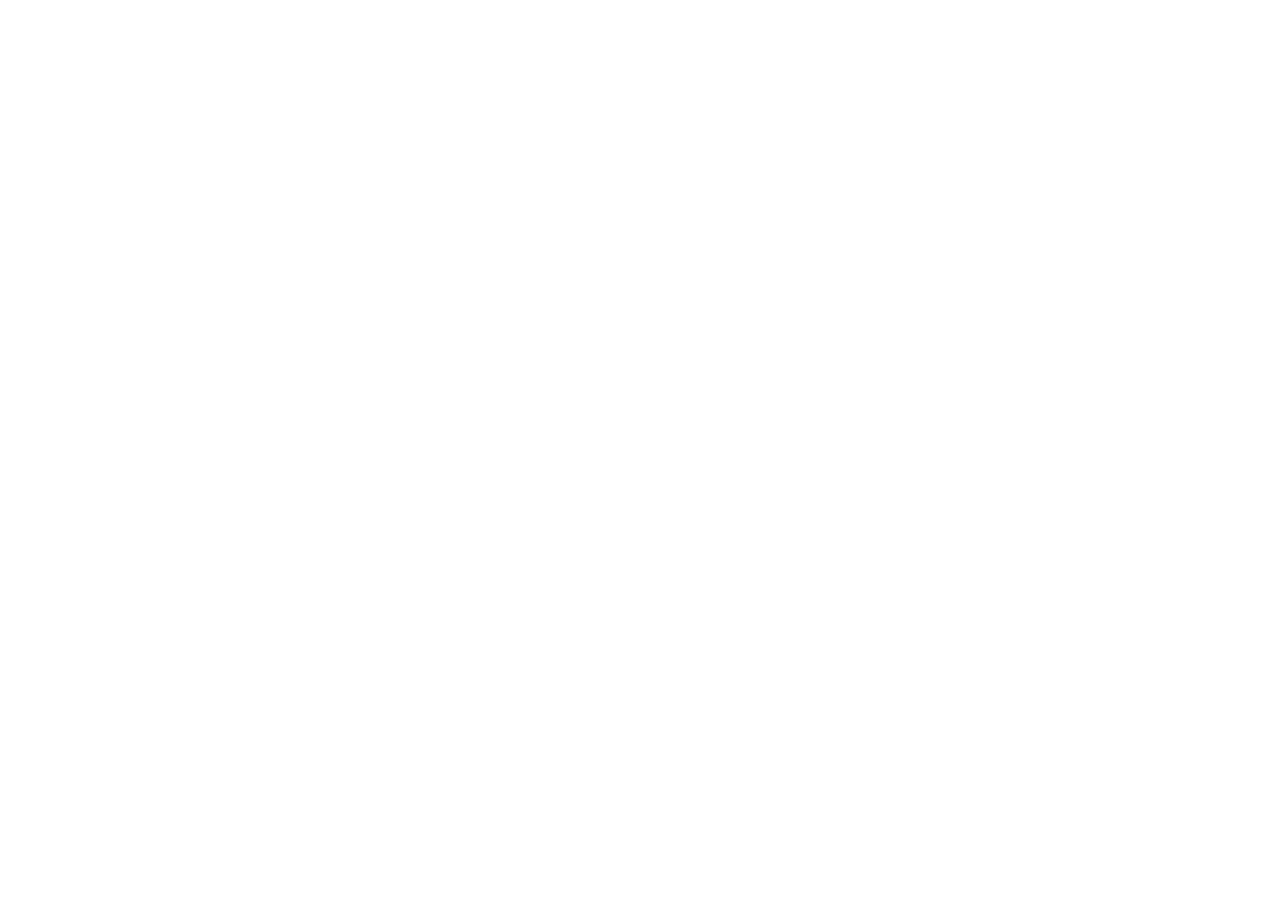
==== cuentaNavidad/index.html @ a677bc1c "creacion de proyecto navidad" ====
<!DOCTYPE html>
<html lang="en">
<head>
    <meta charset="UTF-8">
    <meta name="viewport" content="width=device-width, initial-scale=1.0">
    <title>Cuenta regresiva navidad</title>
</head>
<body>
    
</body>
</html>
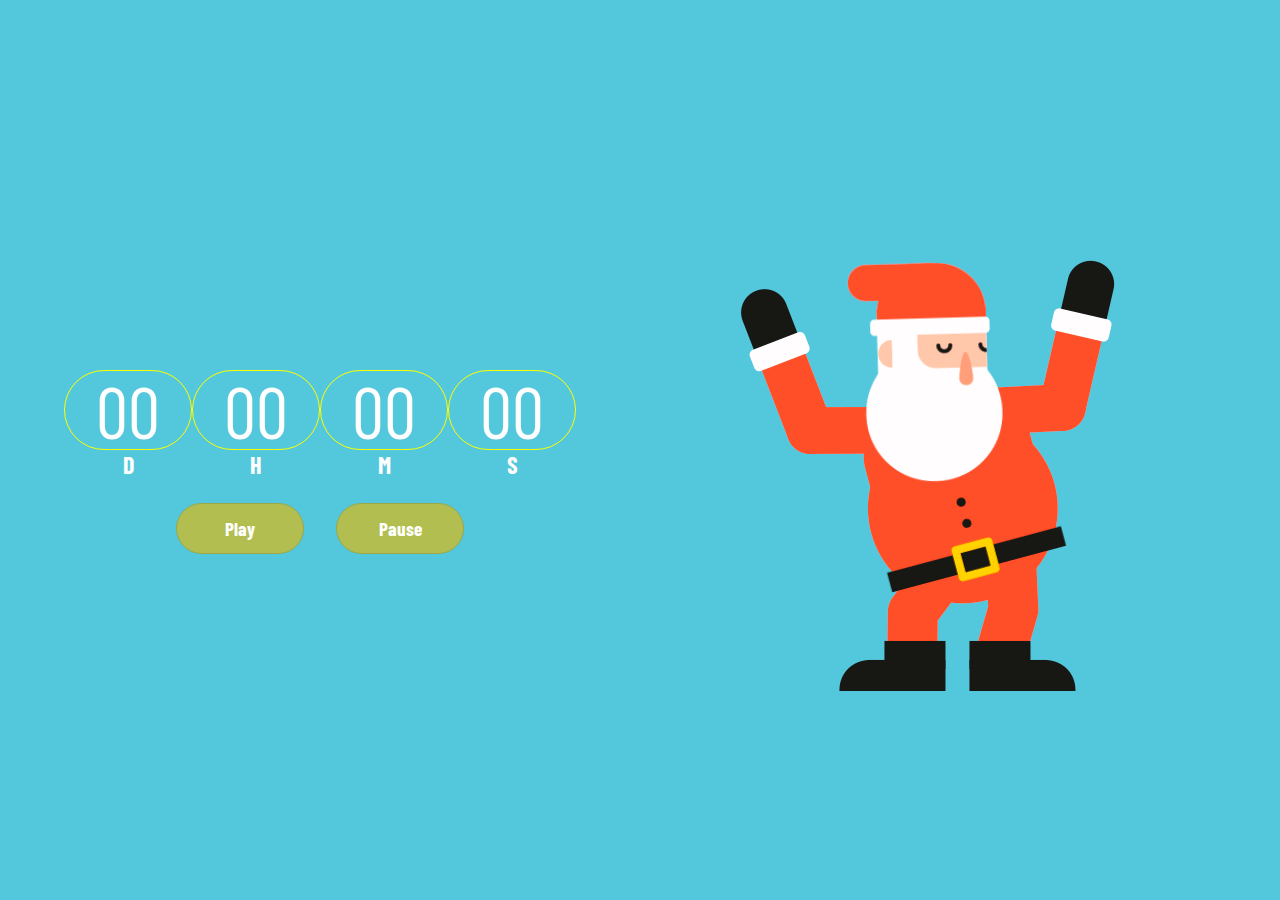
==== commit aa5d940c: "finalizacion poryecto navidad" ====
--- a/cuentaNavidad/index.html
+++ b/cuentaNavidad/index.html
@@ -4,8 +4,46 @@
     <meta charset="UTF-8">
     <meta name="viewport" content="width=device-width, initial-scale=1.0">
     <title>Cuenta regresiva navidad</title>
+    <link rel="stylesheet" href="./css/style.css">
+    <link rel="preconnect" href="https://fonts.googleapis.com">
+<link rel="preconnect" href="https://fonts.gstatic.com" crossorigin>
+<link href="https://fonts.googleapis.com/css2?family=Barlow+Condensed:wght@300;400&display=swap" rel="stylesheet">
 </head>
 <body>
-    
+    <div class="container">
+        <div class="container-body">
+            <div class="titulo">
+                <h1 id="enunciado"></h1>
+            </div>
+            <div id="cuentaRegresivas">
+                <div class="valor">
+                    <div id="dias">00</div>
+                    <p>D</p>
+                </div>
+                <div class="valor">
+                    <div id="horas">00</div>
+                    <p>H</p>
+                </div>
+                <div class="valor">
+                    <div id="minutos">00</div>
+                    <p>M</p>
+                </div>
+                <div class="valor">
+                    <div id="segundos">00</div>
+                    <p>S</p>
+                </div>
+            </div>
+            <div class="botones">
+                <button class="play-on" id="btnPlay" onclick="play()">Play</button>
+                <button class="pause-on" id="btnPause" onclick="pause()">Pause</button>
+            </div>
+        </div>
+            <div class="div-img">
+                <div class="papaNoel" id="papaNoelBaila">
+            </div> 
+        </div>
+    </div>
+
+    <script src="./script.js"></script>
 </body>
 </html>--- a/cuentaNavidad/css/style.css
+++ b/cuentaNavidad/css/style.css
@@ -0,0 +1,119 @@
+
+/* Color Theme Swatches in Hex */
+.The-Grinch---Life-Is-Good-1-hex { color: #A0C9D9; }
+.The-Grinch---Life-Is-Good-2-hex { color: #03738C; }
+.The-Grinch---Life-Is-Good-3-hex { color: #B2BF50; }
+.The-Grinch---Life-Is-Good-4-hex { color: #9BA649; }
+.The-Grinch---Life-Is-Good-5-hex { color: #F23E2E; }
+
+*{
+    margin: 0;
+    padding: 0;
+    box-sizing: border-box;
+    background: rgb(83, 200, 220);
+    font-family: 'Barlow Condensed', sans-serif;
+}
+
+.container{
+    display: flex;
+    width: 100vw;
+    height: 100vh;
+}
+
+.container-body{
+    width: 50%;
+    height: 100%;
+    display: flex;
+    flex-direction: column;
+    justify-content: center;
+    align-items: center;
+    gap: .5rem;
+}
+
+.container-body .titulo{
+    color: #F23E2E;
+    font-size: 2.5rem;
+    width: 100%;
+    text-align: center;
+}
+
+#cuentaRegresivas{
+    width: 80%;
+    display: flex;
+    justify-content: space-around;
+}
+
+#cuentaRegresivas .valor{
+    color: #FFFF;
+    text-align: center;
+}
+
+.valor p{
+    font-size: 1.5rem;
+    font-weight: bold;
+}
+
+#dias,#horas, #minutos,#segundos{
+    width: 8rem;
+    height: 5rem;
+    margin-top: 1rem;
+    border: 1px solid yellow;
+    font-size: 4.5rem;
+    display: flex;
+    justify-content: center;
+    align-items: center;
+    border-radius: 2.5rem;
+}
+
+.botones{
+    margin-top: 1rem;
+    width: 50%;
+    display: flex;
+    justify-content: space-around;
+}
+
+.botones button{
+    border: 0;
+    padding: .8rem;
+    color: #FFFF;
+    font-weight: bold;
+    font-size: 1.2em;
+    width: 8rem;
+    background-color: #B2BF50;
+    border-radius: 3rem;
+    border: 1px solid #9BA649;
+    cursor: pointer;
+}
+
+
+.div-img{
+    width: 50%;
+    height: 100%;
+    display: flex;
+    justify-content: center;
+    align-items: center;
+}
+.papaNoel{
+    width: 650px;
+    height: 500px;
+    display: flex;
+    justify-content: center;
+    align-items: center;
+    background-image: url('../img/papaNoel___35654be3ba224a5___.png');
+}
+
+.papaNoel.on{
+    background-image: url('../img/papaNoel___61654be3b908afe___.gif');
+}
+
+.play-on, .pause-on{
+    pointer-events: none;
+}
+.play-on.off, .pause-on.off{
+    pointer-events: auto;
+}
+.play-on.off:hover, .pause-on.off:hover{
+    background-color: #F23E2E;
+    border: 1px solid white;
+    color: white;
+}